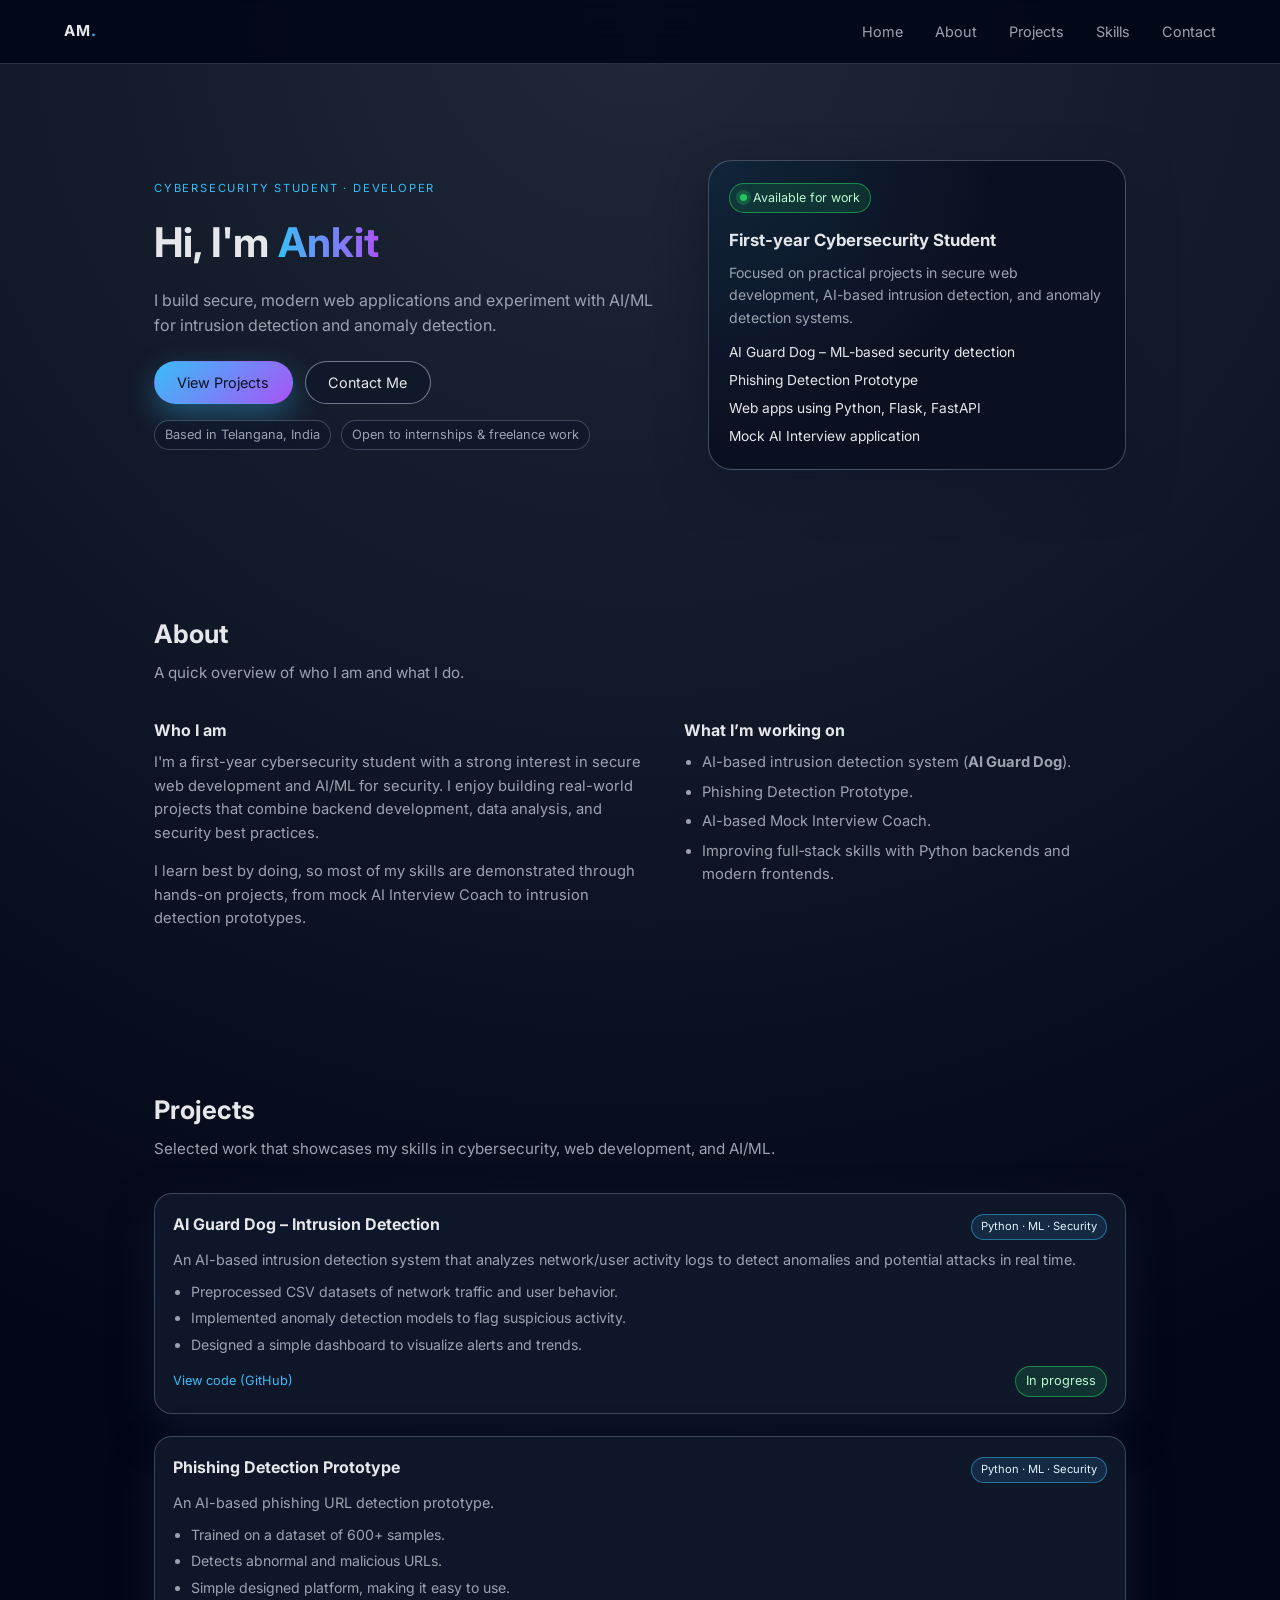
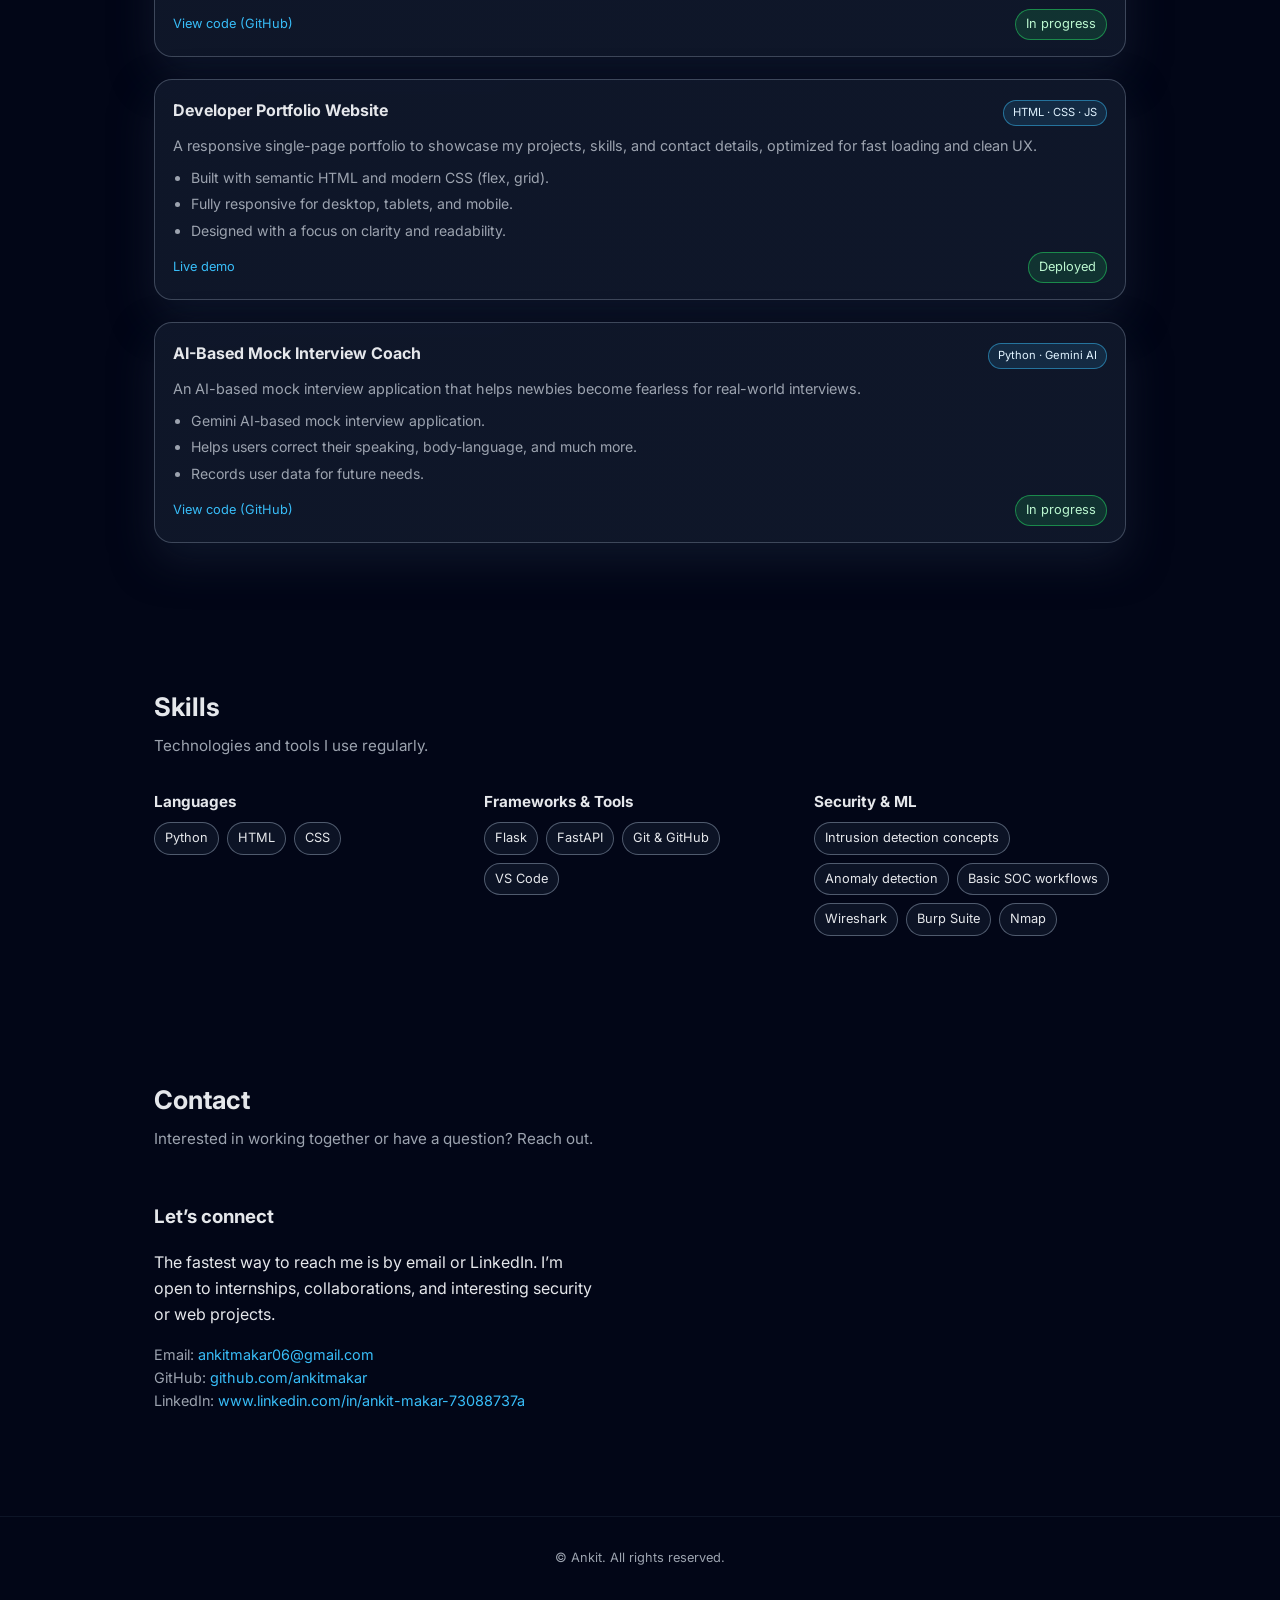
==== index.html @ bc46b95a "Rename Portfolio/index.html to index.html" ====
<!DOCTYPE html>
<html lang="en">

<head>
  <meta charset="UTF-8" />
  <meta name="viewport" content="width=device-width, initial-scale=1.0" />
  <title>Ankit Makar | Cybersecurity & Developer Portfolio</title>
  <link rel="stylesheet" href="style.css" />
  <link rel="preconnect" href="https://fonts.googleapis.com">
  <link rel="preconnect" href="https://fonts.gstatic.com" crossorigin>
  <link href="https://fonts.googleapis.com/css2?family=Inter:wght@300;400;500;600;700&display=swap" rel="stylesheet">
</head>

<body>
  <header class="top-nav">
    <div class="logo">AM<span>.</span></div>
    <nav>
      <a href="#home">Home</a>
      <a href="#about">About</a>
      <a href="#projects">Projects</a>
      <a href="#skills">Skills</a>
      <a href="#contact">Contact</a>
    </nav>
  </header>

  <main>
    <!-- Hero -->
    <section id="home" class="hero section">
      <div class="hero-text">
        <p class="eyebrow">Cybersecurity Student · Developer</p>
        <h1>Hi, I'm <span class="accent">Ankit</span></h1>
        <p class="subtitle">
          I build secure, modern web applications and experiment with AI/ML for intrusion detection and anomaly
          detection.
        </p>
        <div class="hero-actions">
          <a href="#projects" class="btn primary-btn">View Projects</a>
          <a href="#contact" class="btn ghost-btn">Contact Me</a>
        </div>
        <div class="hero-meta">
          <span>Based in Telangana, India</span>
          <span>Open to internships & freelance work</span>
        </div>
      </div>
      <div class="hero-card">
        <div class="status-badge">
          <span class="dot"></span>
          Available for work
        </div>
        <h2>First-year Cybersecurity Student</h2>
        <p>
          Focused on practical projects in secure web development, AI-based intrusion detection, and anomaly detection
          systems.
        </p>
        <ul class="hero-list">
          <li>AI Guard Dog – ML-based security detection</li>
          <li>Phishing Detection Prototype</li>
          <li>Web apps using Python, Flask, FastAPI</li>
          <li>Mock AI Interview application</li>
        </ul>
      </div>
    </section>

    <!-- About -->
    <section id="about" class="section">
      <div class="section-header">
        <h2>About</h2>
        <p>A quick overview of who I am and what I do.</p>
      </div>
      <div class="about-grid">
        <div>
          <h3>Who I am</h3>
          <p>
            I'm a first-year cybersecurity student with a strong interest in secure web development and AI/ML for
            security.
            I enjoy building real-world projects that combine backend development, data analysis, and security best
            practices.
          </p>
          <p>
            I learn best by doing, so most of my skills are demonstrated through hands-on projects, from mock AI
            Interview Coach to
            intrusion detection prototypes.
          </p>
        </div>
        <div>
          <h3>What I’m working on</h3>
          <ul class="bullet-list">
            <li>AI-based intrusion detection system (<strong>AI Guard Dog</strong>).</li>
            <li>Phishing Detection Prototype.</li>
            <li>AI-based Mock Interview Coach.</li>
            <li>Improving full‑stack skills with Python backends and modern frontends.</li>
          </ul>
        </div>
      </div>
    </section>

    <!-- Projects -->
    <section id="projects" class="section">
      <div class="section-header">
        <h2>Projects</h2>
        <p>Selected work that showcases my skills in cybersecurity, web development, and AI/ML.</p>
      </div>

      <div class="projects-grid">
        <!-- Project 1 -->
        <article class="project-card">
          <div class="project-header">
            <h3>AI Guard Dog – Intrusion Detection</h3>
            <span class="tag">Python · ML · Security</span>
          </div>
          <p>
            An AI-based intrusion detection system that analyzes network/user activity logs to detect anomalies and
            potential attacks in real time.
          </p>
          <ul class="project-points">
            <li>Preprocessed CSV datasets of network traffic and user behavior.</li>
            <li>Implemented anomaly detection models to flag suspicious activity.</li>
            <li>Designed a simple dashboard to visualize alerts and trends.</li>
          </ul>
          <div class="project-footer">
            <a href="https://github.com/ankitmakar/ShadowBytes-AI-Guard-Dogs/tree/master" class="text-link">View code
              (GitHub)</a>
            <span class="pill">In progress</span>
          </div>
        </article>
        <!-- Project 2 -->
        <article class="project-card">
          <div class="project-header">
            <h3>Phishing Detection Prototype</h3>
            <span class="tag">Python · ML · Security</span>
          </div>
          <p>
            An AI-based phishing URL detection prototype.
          </p>
          <ul class="project-points">
            <li>Trained on a dataset of 600+ samples.</li>
            <li>Detects abnormal and malicious URLs.</li>
            <li>Simple designed platform, making it easy to use.</li>
          </ul>
          <div class="project-footer">
            <a href="https://github.com/ankitmakar/Phishing-url-detector" class="text-link">View code (GitHub)</a>
            <span class="pill">In progress</span>
          </div>
        </article>

        <!-- Project 3 -->
        <article class="project-card">
          <div class="project-header">
            <h3>Developer Portfolio Website</h3>
            <span class="tag">HTML · CSS · JS</span>
          </div>
          <p>
            A responsive single-page portfolio to showcase my projects, skills, and contact details, optimized for fast
            loading and clean UX.
          </p>
          <ul class="project-points">
            <li>Built with semantic HTML and modern CSS (flex, grid).</li>
            <li>Fully responsive for desktop, tablets, and mobile.</li>
            <li>Designed with a focus on clarity and readability.</li>
          </ul>
          <div class="project-footer">
            <a href="#" class="text-link">Live demo</a>
            <span class="pill">Deployed</span>
          </div>
        </article>
        <!-- Project 4 -->
        <article class="project-card">
          <div class="project-header">
            <h3>AI-Based Mock Interview Coach</h3>
            <span class="tag">Python · Gemini AI</span>
          </div>
          <p>
            An AI-based mock interview application that helps newbies become fearless for real-world interviews.
          </p>
          <ul class="project-points">
            <li>Gemini AI-based mock interview application.</li>
            <li>Helps users correct their speaking, body-language, and much more.</li>
            <li>Records user data for future needs.</li>
          </ul>
          <div class="project-footer">
            <a href="https://github.com/ankitmakar/ai-interview-coach" class="text-link">View code (GitHub)</a>
            <span class="pill">In progress</span>
          </div>
        </article>
      </div>
    </section>

    <!-- Skills -->
    <section id="skills" class="section">
      <div class="section-header">
        <h2>Skills</h2>
        <p>Technologies and tools I use regularly.</p>
      </div>
      <div class="skills-grid">
        <div class="skills-column">
          <h3>Languages</h3>
          <ul class="chip-list">
            <li class="chip">Python</li>
            <li class="chip">HTML</li>
            <li class="chip">CSS</li>
          </ul>
        </div>
        <div class="skills-column">
          <h3>Frameworks & Tools</h3>
          <ul class="chip-list">
            <li class="chip">Flask</li>
            <li class="chip">FastAPI</li>
            <li class="chip">Git & GitHub</li>
            <li class="chip">VS Code</li>
          </ul>
        </div>
        <div class="skills-column">
          <h3>Security & ML</h3>
          <ul class="chip-list">
            <li class="chip">Intrusion detection concepts</li>
            <li class="chip">Anomaly detection</li>
            <li class="chip">Basic SOC workflows</li>
            <li class="chip">Wireshark</li>
            <li class="chip">Burp Suite</li>
            <li class="chip">Nmap</li>
          </ul>
        </div>
      </div>
    </section>

    <!-- Contact -->
    <section id="contact" class="section">
      <div class="section-header">
        <h2>Contact</h2>
        <p>Interested in working together or have a question? Reach out.</p>
      </div>
      <div class="contact-grid">
        <div>
          <h3>Let’s connect</h3>
          <p>
            The fastest way to reach me is by email or LinkedIn. I’m open to internships, collaborations, and
            interesting security or web projects.
          </p>
          <ul class="contact-list">
            <li>Email: <a href="mailto:ankitmakar06@gmail.com">ankitmakar06@gmail.com</a></li>
            <li>GitHub: <a href="https://github.com/ankitmakar" target="_blank">github.com/ankitmakar</a></li>
            <li>LinkedIn: <a href="https://www.linkedin.com/in/ankit-makar-73088737a"
                target="_blank">www.linkedin.com/in/ankit-makar-73088737a</a></li>
          </ul>
        </div>

      </div>
    </section>
  </main>

  <footer class="footer">
    <p>© <span id="year"></span> Ankit. All rights reserved.</p>
  </footer>

  <script src="script.js"></script>
</body>

</html>
---- style.css ----
:root {
  --bg: #050816;
  --bg-elevated: #0b1020;
  --bg-soft: #111827;
  --accent: #38bdf8;
  --accent-soft: rgba(56, 189, 248, 0.12);
  --accent-strong: #0284c7;
  --text: #e5e7eb;
  --text-muted: #9ca3af;
  --border-subtle: rgba(148, 163, 184, 0.35);
  --shadow-soft: 0 18px 45px rgba(15, 23, 42, 0.85);
  --radius-lg: 18px;
  --radius-md: 12px;
  --radius-pill: 999px;
  --nav-height: 64px;
}

*,
*::before,
*::after {
  box-sizing: border-box;
}

html, body {
  margin: 0;
  padding: 0;
  scroll-behavior: smooth;
}

body {
  font-family: "Inter", system-ui, -apple-system, BlinkMacSystemFont, "Segoe UI", sans-serif;
  background: radial-gradient(circle at top, #1f2937 0, #020617 45%, #020617 100%);
  color: var(--text);
  line-height: 1.6;
}

/* Top nav */
.top-nav {
  position: sticky;
  top: 0;
  z-index: 40;
  height: var(--nav-height);
  display: flex;
  align-items: center;
  justify-content: space-between;
  padding: 0 5vw;
  background: rgba(2, 6, 23, 0.88);
  -webkit-backdrop-filter: blur(14px);
  backdrop-filter: blur(14px);
  border-bottom: 1px solid rgba(148, 163, 184, 0.26);
}

.logo {
  font-weight: 700;
  letter-spacing: 0.08em;
  text-transform: uppercase;
  font-size: 0.95rem;
}

.logo span {
  color: var(--accent);
}

.top-nav nav a {
  margin-left: 1.75rem;
  font-size: 0.9rem;
  color: var(--text-muted);
  text-decoration: none;
  position: relative;
  padding-bottom: 4px;
  transition: color 0.2s ease;
}

.top-nav nav a::after {
  content: "";
  position: absolute;
  left: 0;
  bottom: 0;
  width: 0;
  height: 2px;
  background: linear-gradient(90deg, var(--accent), var(--accent-strong));
  border-radius: 999px;
  transition: width 0.2s ease;
}

.top-nav nav a:hover {
  color: var(--text);
}

.top-nav nav a:hover::after {
  width: 100%;
}

/* Layout */
.section {
  padding: 72px 5vw;
  max-width: 1100px;
  margin: 0 auto;
}

.section-header {
  margin-bottom: 32px;
}

.section-header h2 {
  font-size: 1.6rem;
  margin: 0 0 6px;
}

.section-header p {
  margin: 0;
  color: var(--text-muted);
  font-size: 0.95rem;
}

/* Hero */
.hero {
  display: grid;
  gap: 32px;
  grid-template-columns: minmax(0, 2fr) minmax(0, 1.6fr);
  align-items: center;
  padding-top: 96px;
}

.eyebrow {
  text-transform: uppercase;
  letter-spacing: 0.16em;
  font-size: 0.7rem;
  color: var(--accent);
  margin: 0 0 12px;
}

.hero h1 {
  font-size: clamp(2.3rem, 3.2vw, 3rem);
  margin: 0 0 12px;
}

.accent {
  background: linear-gradient(90deg, #38bdf8, #a855f7);
  -webkit-background-clip: text;
  background-clip: text;
  color: transparent;
}

.subtitle {
  margin: 0 0 22px;
  color: var(--text-muted);
  max-width: 560px;
}

.hero-actions {
  display: flex;
  flex-wrap: wrap;
  gap: 12px;
  margin-bottom: 16px;
}

.btn {
  display: inline-flex;
  align-items: center;
  justify-content: center;
  border-radius: var(--radius-pill);
  padding: 0.55rem 1.4rem;
  font-size: 0.9rem;
  border: 1px solid transparent;
  cursor: pointer;
  text-decoration: none;
  transition: background 0.15s ease, color 0.15s ease, transform 0.1s ease, box-shadow 0.15s ease, border-color 0.15s ease;
}

.primary-btn {
  background: linear-gradient(135deg, #38bdf8, #a855f7);
  color: #0b1120;
  box-shadow: 0 12px 30px rgba(56, 189, 248, 0.35);
}

.primary-btn:hover {
  transform: translateY(-1px);
  box-shadow: 0 16px 38px rgba(56, 189, 248, 0.45);
}

.ghost-btn {
  border-color: rgba(148, 163, 184, 0.7);
  color: var(--text);
  background: rgba(15, 23, 42, 0.7);
}

.ghost-btn:hover {
  border-color: var(--accent);
  color: var(--accent);
}

.hero-meta {
  display: flex;
  flex-wrap: wrap;
  gap: 10px;
  font-size: 0.8rem;
  color: var(--text-muted);
}

.hero-meta span {
  padding: 4px 10px;
  border-radius: var(--radius-pill);
  border: 1px solid rgba(148, 163, 184, 0.35);
  background: rgba(15, 23, 42, 0.75);
}

/* Hero side card */
.hero-card {
  border-radius: 24px;
  padding: 22px 20px;
  background: radial-gradient(circle at top left, rgba(56, 189, 248, 0.12), transparent 55%), var(--bg-elevated);
  border: 1px solid rgba(148, 163, 184, 0.4);
  box-shadow: var(--shadow-soft);
}

.status-badge {
  display: inline-flex;
  align-items: center;
  gap: 6px;
  font-size: 0.78rem;
  padding: 4px 10px;
  border-radius: var(--radius-pill);
  background: rgba(22, 163, 74, 0.18);
  color: #bbf7d0;
  border: 1px solid rgba(34, 197, 94, 0.6);
  margin-bottom: 14px;
}

.status-badge .dot {
  width: 7px;
  height: 7px;
  border-radius: 999px;
  background: #22c55e;
  box-shadow: 0 0 0 4px rgba(34, 197, 94, 0.25);
}

.hero-card h2 {
  margin: 0 0 8px;
  font-size: 1.05rem;
}

.hero-card p {
  margin: 0 0 12px;
  color: var(--text-muted);
  font-size: 0.88rem;
}

.hero-list {
  list-style: none;
  padding: 0;
  margin: 0;
  font-size: 0.86rem;
  color: var(--text);
}

.hero-list li + li {
  margin-top: 6px;
}

/* About */
.about-grid {
  display: grid;
  gap: 24px;
  grid-template-columns: minmax(0, 1.6fr) minmax(0, 1.4fr);
}

.about-grid h3 {
  margin-top: 0;
  margin-bottom: 8px;
  font-size: 1rem;
}

.about-grid p {
  margin-top: 0;
  font-size: 0.92rem;
  color: var(--text-muted);
}

.bullet-list {
  list-style: disc;
  padding-left: 18px;
  margin: 0;
  color: var(--text-muted);
  font-size: 0.92rem;
}

.bullet-list li + li {
  margin-top: 6px;
}

/* Projects */
.projects-grid {
  display: grid;
  gap: 22px;
}

.project-card {
  border-radius: var(--radius-lg);
  background: linear-gradient(135deg, rgba(15, 23, 42, 0.96), rgba(15, 23, 42, 0.98));
  border: 1px solid var(--border-subtle);
  padding: 18px 18px 16px;
  box-shadow: 0 18px 40px rgba(15, 23, 42, 0.95);
}

.project-header {
  display: flex;
  justify-content: space-between;
  gap: 10px;
  align-items: baseline;
  margin-bottom: 8px;
}

.project-header h3 {
  margin: 0;
  font-size: 1rem;
}

.tag {
  font-size: 0.7rem;
  padding: 3px 9px;
  border-radius: var(--radius-pill);
  background: var(--accent-soft);
  color: #e0f2fe;
  border: 1px solid rgba(56, 189, 248, 0.5);
}

.project-card p {
  margin: 0 0 10px;
  color: var(--text-muted);
  font-size: 0.9rem;
}

.project-points {
  list-style: disc;
  padding-left: 18px;
  margin: 0 0 10px;
  color: var(--text-muted);
  font-size: 0.88rem;
}

.project-points li + li {
  margin-top: 4px;
}

.project-footer {
  display: flex;
  justify-content: space-between;
  align-items: center;
  font-size: 0.8rem;
}

.text-link {
  color: var(--accent);
  text-decoration: none;
}

.text-link:hover {
  text-decoration: underline;
}

.pill {
  padding: 4px 10px;
  border-radius: var(--radius-pill);
  background: rgba(34, 197, 94, 0.16);
  color: #bbf7d0;
  border: 1px solid rgba(34, 197, 94, 0.6);
}

.pill-secondary {
  background: rgba(234, 179, 8, 0.18);
  color: #fef08a;
  border-color: rgba(234, 179, 8, 0.7);
}

/* Skills */
.skills-grid {
  display: grid;
  gap: 18px;
  grid-template-columns: repeat(3, minmax(0, 1fr));
}

.skills-column h3 {
  margin: 0 0 8px;
  font-size: 0.95rem;
}

.chip-list {
  list-style: none;
  padding: 0;
  margin: 0;
  display: flex;
  flex-wrap: wrap;
  gap: 8px;
}

.chip {
  font-size: 0.8rem;
  padding: 5px 10px;
  border-radius: var(--radius-pill);
  border: 1px solid rgba(148, 163, 184, 0.5);
  background: rgba(15, 23, 42, 0.8);
}

/* Contact */
.contact-grid {
  display: grid;
  gap: 24px;
  grid-template-columns: minmax(0, 1.3fr) minmax(0, 1.5fr);
}

.contact-list {
  list-style: none;
  padding: 0;
  margin: 12px 0 0;
  font-size: 0.9rem;
  color: var(--text-muted);
}

.contact-list a {
  color: var(--accent);
  text-decoration: none;
}

.contact-list a:hover {
  text-decoration: underline;
}

.contact-form {
  border-radius: var(--radius-lg);
  padding: 18px 18px 16px;
  background: var(--bg-soft);
  border: 1px solid rgba(148, 163, 184, 0.5);
}

.form-row {
  display: flex;
  flex-direction: column;
  gap: 4px;
  margin-bottom: 10px;
  font-size: 0.86rem;
}

.form-row label {
  color: var(--text-muted);
}

.form-row input,
.form-row textarea {
  border-radius: 10px;
  border: 1px solid rgba(148, 163, 184, 0.7);
  background: rgba(15, 23, 42, 0.9);
  color: var(--text);
  padding: 8px 10px;
  font-family: inherit;
  font-size: 0.9rem;
  outline: none;
}

.form-row input:focus,
.form-row textarea:focus {
  border-color: var(--accent);
  box-shadow: 0 0 0 1px rgba(56, 189, 248, 0.5);
}

.form-row textarea {
  resize: vertical;
  min-height: 80px;
}

.full-width {
  width: 100%;
}

/* Footer */
.footer {
  padding: 18px 5vw 28px;
  text-align: center;
  font-size: 0.8rem;
  color: var(--text-muted);
  border-top: 1px solid rgba(15, 23, 42, 0.9);
  margin-top: 32px;
}

/* Responsive */
@media (max-width: 900px) {
  .hero {
    grid-template-columns: 1fr;
  }

  .about-grid,
  .contact-grid,
  .skills-grid {
    grid-template-columns: 1fr;
  }

  .top-nav nav a {
    margin-left: 1rem;
  }
}

@media (max-width: 640px) {
  .top-nav {
    padding: 0 4vw;
  }

  .top-nav nav a {
    display: none; /* simple mobile: could later replace with burger */
  }

  .section {
    padding-inline: 4vw;
  }

  .hero {
    padding-top: 80px;
  }
}
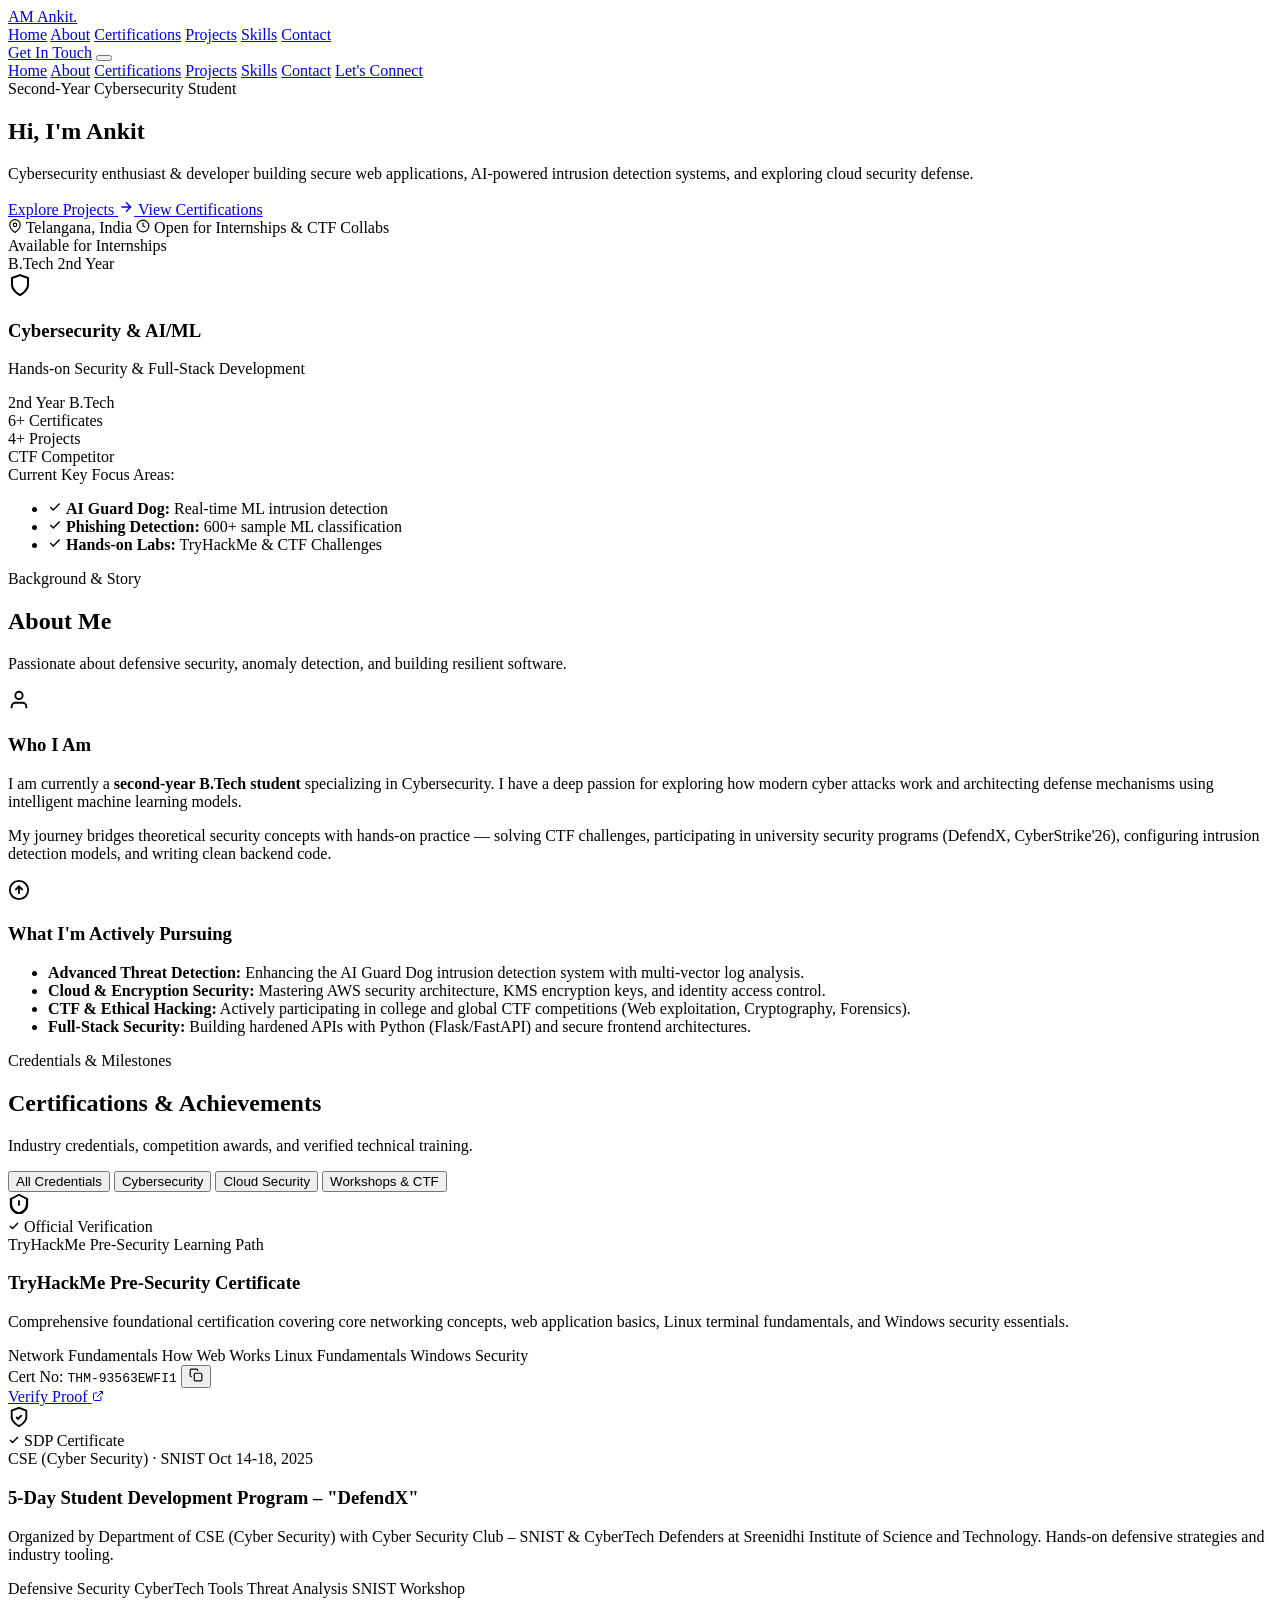
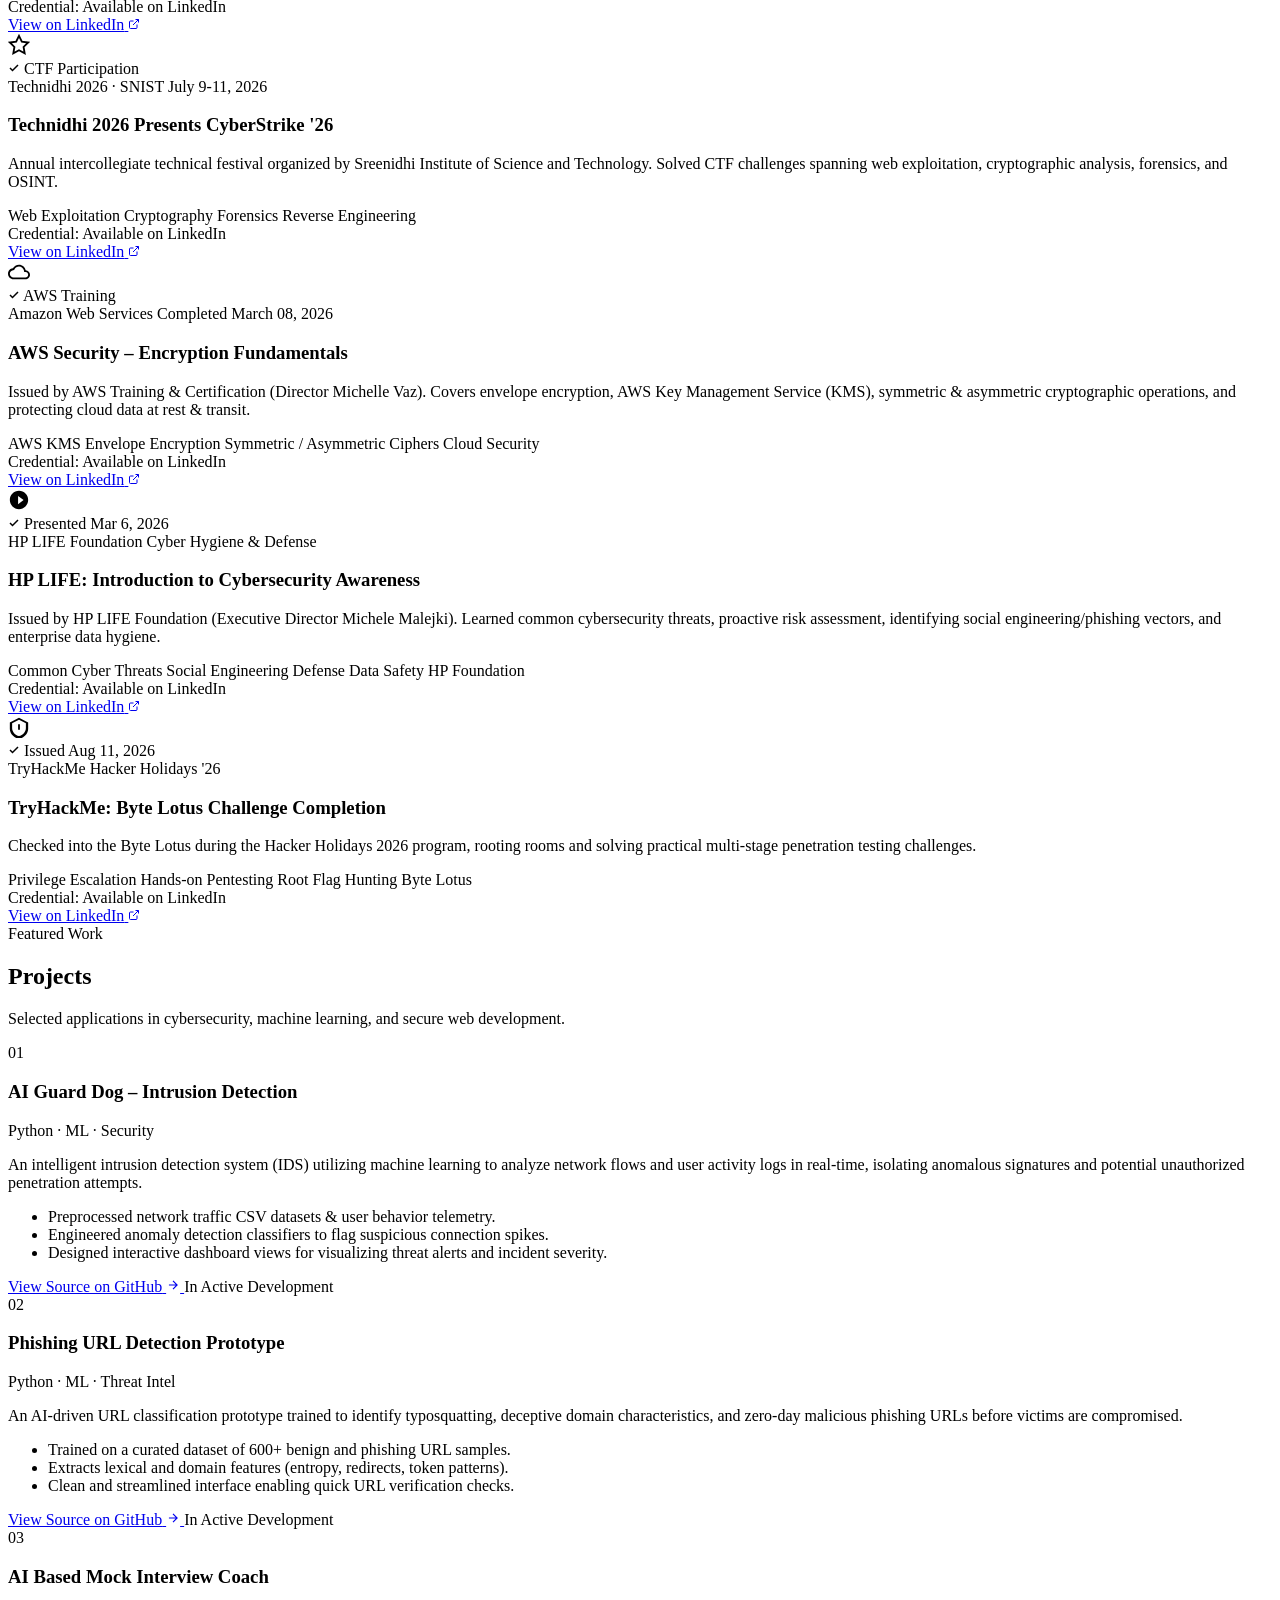
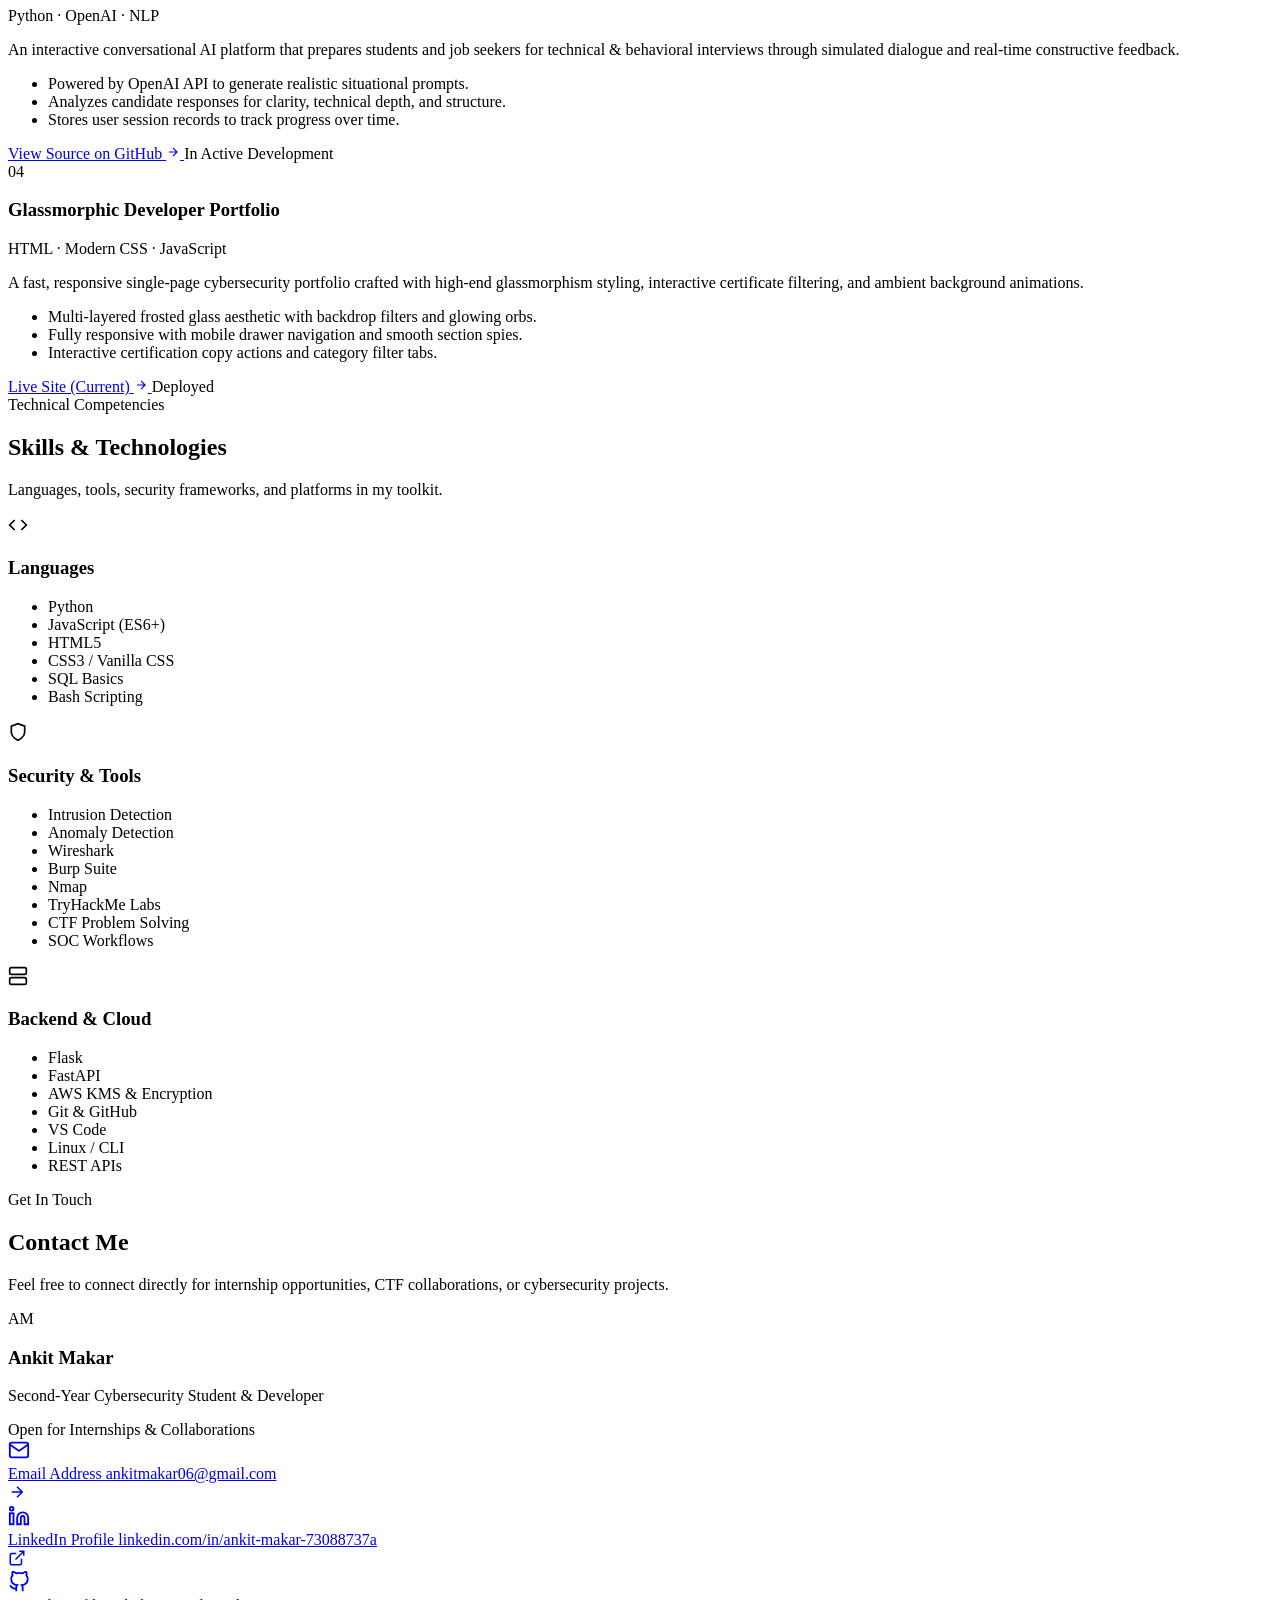
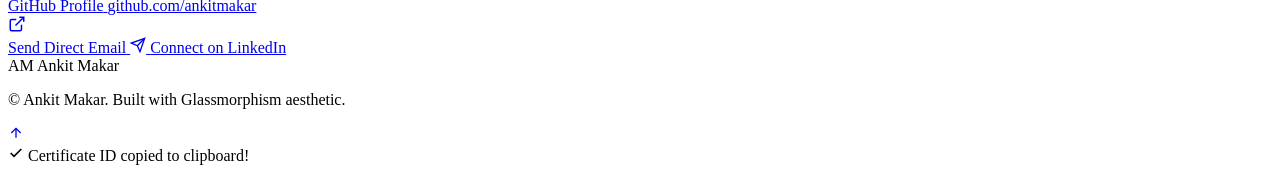
==== commit faf73169: "Rename Portfolio/index.html to index.html" ====
--- a/index.html
+++ b/index.html
@@ -5,252 +5,778 @@
   <meta charset="UTF-8" />
   <meta name="viewport" content="width=device-width, initial-scale=1.0" />
   <title>Ankit Makar | Cybersecurity & Developer Portfolio</title>
+  <meta name="description" content="Portfolio of Ankit Makar - Second-Year Cybersecurity Student & Developer specializing in AI-based intrusion detection, secure web development, and cloud security." />
   <link rel="stylesheet" href="style.css" />
   <link rel="preconnect" href="https://fonts.googleapis.com">
   <link rel="preconnect" href="https://fonts.gstatic.com" crossorigin>
-  <link href="https://fonts.googleapis.com/css2?family=Inter:wght@300;400;500;600;700&display=swap" rel="stylesheet">
+  <link href="https://fonts.googleapis.com/css2?family=Fira+Code:wght@400;500;600&family=Plus+Jakarta+Sans:wght@300;400;500;600;700;800&display=swap" rel="stylesheet">
 </head>
 
 <body>
-  <header class="top-nav">
-    <div class="logo">AM<span>.</span></div>
-    <nav>
-      <a href="#home">Home</a>
-      <a href="#about">About</a>
-      <a href="#projects">Projects</a>
-      <a href="#skills">Skills</a>
-      <a href="#contact">Contact</a>
+  <!-- Ambient Glassmorphism Background Orbs -->
+  <div class="ambient-background" aria-hidden="true">
+    <div class="orb orb-cyan"></div>
+    <div class="orb orb-purple"></div>
+    <div class="orb orb-emerald"></div>
+    <div class="orb orb-blue"></div>
+    <div class="grid-overlay"></div>
+  </div>
+
+  <!-- Header / Navigation -->
+  <header class="top-nav glass-nav">
+    <a href="#home" class="logo">
+      <span class="logo-box">AM</span>
+      <span class="logo-text">Ankit<span class="accent-dot">.</span></span>
+    </a>
+
+    <!-- Desktop Navigation -->
+    <nav class="desktop-nav">
+      <a href="#home" class="nav-link active">Home</a>
+      <a href="#about" class="nav-link">About</a>
+      <a href="#certifications" class="nav-link">Certifications</a>
+      <a href="#projects" class="nav-link">Projects</a>
+      <a href="#skills" class="nav-link">Skills</a>
+      <a href="#contact" class="nav-link">Contact</a>
     </nav>
+
+    <div class="nav-right">
+      <a href="#contact" class="btn primary-btn btn-sm hide-mobile">Get In Touch</a>
+      <button class="mobile-toggle" id="mobile-menu-btn" aria-label="Toggle navigation menu">
+        <span class="bar"></span>
+        <span class="bar"></span>
+        <span class="bar"></span>
+      </button>
+    </div>
   </header>
 
+  <!-- Mobile Drawer Menu -->
+  <div class="mobile-menu glass-panel" id="mobile-menu">
+    <nav class="mobile-nav-links">
+      <a href="#home" class="mobile-nav-link">Home</a>
+      <a href="#about" class="mobile-nav-link">About</a>
+      <a href="#certifications" class="mobile-nav-link">Certifications</a>
+      <a href="#projects" class="mobile-nav-link">Projects</a>
+      <a href="#skills" class="mobile-nav-link">Skills</a>
+      <a href="#contact" class="mobile-nav-link">Contact</a>
+      <a href="#contact" class="btn primary-btn" style="margin-top: 1rem;">Let's Connect</a>
+    </nav>
+  </div>
+
   <main>
-    <!-- Hero -->
+    <!-- Hero Section -->
     <section id="home" class="hero section">
       <div class="hero-text">
-        <p class="eyebrow">Cybersecurity Student · Developer</p>
-        <h1>Hi, I'm <span class="accent">Ankit</span></h1>
+        <div class="badge-tag glass-badge">
+          <span class="pulse-dot"></span>
+          <span>Second-Year Cybersecurity Student</span>
+        </div>
+        <h1 class="hero-title">
+          Hi, I'm <span class="accent-gradient">Ankit</span>
+        </h1>
         <p class="subtitle">
-          I build secure, modern web applications and experiment with AI/ML for intrusion detection and anomaly
-          detection.
+          Cybersecurity enthusiast & developer building secure web applications, AI-powered intrusion detection systems, and exploring cloud security defense.
         </p>
         <div class="hero-actions">
-          <a href="#projects" class="btn primary-btn">View Projects</a>
-          <a href="#contact" class="btn ghost-btn">Contact Me</a>
+          <a href="#projects" class="btn primary-btn">
+            <span>Explore Projects</span>
+            <svg class="btn-icon" width="16" height="16" viewBox="0 0 24 24" fill="none" stroke="currentColor" stroke-width="2"><path d="M5 12h14M12 5l7 7-7 7"/></svg>
+          </a>
+          <a href="#certifications" class="btn glass-btn">
+            <span>View Certifications</span>
+          </a>
         </div>
         <div class="hero-meta">
-          <span>Based in Telangana, India</span>
-          <span>Open to internships & freelance work</span>
-        </div>
-      </div>
-      <div class="hero-card">
-        <div class="status-badge">
-          <span class="dot"></span>
-          Available for work
-        </div>
-        <h2>First-year Cybersecurity Student</h2>
-        <p>
-          Focused on practical projects in secure web development, AI-based intrusion detection, and anomaly detection
-          systems.
-        </p>
-        <ul class="hero-list">
-          <li>AI Guard Dog – ML-based security detection</li>
-          <li>Phishing Detection Prototype</li>
-          <li>Web apps using Python, Flask, FastAPI</li>
-          <li>Mock AI Interview application</li>
-        </ul>
+          <span class="meta-item"><svg width="14" height="14" viewBox="0 0 24 24" fill="none" stroke="currentColor" stroke-width="2"><path d="M21 10c0 7-9 13-9 13s-9-6-9-13a9 9 0 0118 0z"/><circle cx="12" cy="10" r="3"/></svg> Telangana, India</span>
+          <span class="meta-item"><svg width="14" height="14" viewBox="0 0 24 24" fill="none" stroke="currentColor" stroke-width="2"><circle cx="12" cy="12" r="10"/><path d="M12 6v6l4 2"/></svg> Open for Internships & CTF Collabs</span>
+        </div>
+      </div>
+
+      <!-- Hero Glass Card -->
+      <div class="hero-card glass-card">
+        <div class="card-glass-glow"></div>
+        <div class="hero-card-header">
+          <div class="status-badge">
+            <span class="dot live-pulse"></span>
+            Available for Internships
+          </div>
+          <span class="terminal-tag">B.Tech 2nd Year</span>
+        </div>
+        
+        <div class="profile-highlight">
+          <div class="profile-icon">
+            <svg width="24" height="24" viewBox="0 0 24 24" fill="none" stroke="currentColor" stroke-width="2"><path d="M12 22s8-4 8-10V5l-8-3-8 3v7c0 6 8 10 8 10z"/></svg>
+          </div>
+          <div>
+            <h3 class="highlight-title">Cybersecurity & AI/ML</h3>
+            <p class="highlight-sub">Hands-on Security & Full-Stack Development</p>
+          </div>
+        </div>
+
+        <div class="stats-mini-grid">
+          <div class="stat-box glass-stat">
+            <span class="stat-number">2nd</span>
+            <span class="stat-label">Year B.Tech</span>
+          </div>
+          <div class="stat-box glass-stat">
+            <span class="stat-number">6+</span>
+            <span class="stat-label">Certificates</span>
+          </div>
+          <div class="stat-box glass-stat">
+            <span class="stat-number">4+</span>
+            <span class="stat-label">Projects</span>
+          </div>
+          <div class="stat-box glass-stat">
+            <span class="stat-number">CTF</span>
+            <span class="stat-label">Competitor</span>
+          </div>
+        </div>
+
+        <div class="hero-focus-box">
+          <span class="focus-heading">Current Key Focus Areas:</span>
+          <ul class="hero-list">
+            <li>
+              <svg class="check-icon" width="14" height="14" viewBox="0 0 24 24" fill="none" stroke="currentColor" stroke-width="2.5"><polyline points="20 6 9 17 4 12"/></svg>
+              <span><strong>AI Guard Dog:</strong> Real-time ML intrusion detection</span>
+            </li>
+            <li>
+              <svg class="check-icon" width="14" height="14" viewBox="0 0 24 24" fill="none" stroke="currentColor" stroke-width="2.5"><polyline points="20 6 9 17 4 12"/></svg>
+              <span><strong>Phishing Detection:</strong> 600+ sample ML classification</span>
+            </li>
+            <li>
+              <svg class="check-icon" width="14" height="14" viewBox="0 0 24 24" fill="none" stroke="currentColor" stroke-width="2.5"><polyline points="20 6 9 17 4 12"/></svg>
+              <span><strong>Hands-on Labs:</strong> TryHackMe & CTF Challenges</span>
+            </li>
+          </ul>
+        </div>
       </div>
     </section>
 
-    <!-- About -->
+    <!-- About Section -->
     <section id="about" class="section">
-      <div class="section-header">
-        <h2>About</h2>
-        <p>A quick overview of who I am and what I do.</p>
-      </div>
+      <div class="section-header text-center">
+        <span class="section-eyebrow">Background & Story</span>
+        <h2 class="section-title">About Me</h2>
+        <div class="title-bar"></div>
+        <p class="section-desc">Passionate about defensive security, anomaly detection, and building resilient software.</p>
+      </div>
+
       <div class="about-grid">
-        <div>
-          <h3>Who I am</h3>
+        <div class="about-card glass-card">
+          <div class="card-icon-wrapper cyan-glow">
+            <svg width="22" height="22" viewBox="0 0 24 24" fill="none" stroke="currentColor" stroke-width="2"><path d="M20 21v-2a4 4 0 0 0-4-4H8a4 4 0 0 0-4 4v2"/><circle cx="12" cy="7" r="4"/></svg>
+          </div>
+          <h3>Who I Am</h3>
           <p>
-            I'm a first-year cybersecurity student with a strong interest in secure web development and AI/ML for
-            security.
-            I enjoy building real-world projects that combine backend development, data analysis, and security best
-            practices.
+            I am currently a <strong>second-year B.Tech student</strong> specializing in Cybersecurity. I have a deep passion for exploring how modern cyber attacks work and architecting defense mechanisms using intelligent machine learning models.
           </p>
           <p>
-            I learn best by doing, so most of my skills are demonstrated through hands-on projects, from mock AI
-            Interview Coach to
-            intrusion detection prototypes.
+            My journey bridges theoretical security concepts with hands-on practice — solving CTF challenges, participating in university security programs (DefendX, CyberStrike'26), configuring intrusion detection models, and writing clean backend code.
           </p>
         </div>
-        <div>
-          <h3>What I’m working on</h3>
-          <ul class="bullet-list">
-            <li>AI-based intrusion detection system (<strong>AI Guard Dog</strong>).</li>
-            <li>Phishing Detection Prototype.</li>
-            <li>AI-based Mock Interview Coach.</li>
-            <li>Improving full‑stack skills with Python backends and modern frontends.</li>
+
+        <div class="about-card glass-card">
+          <div class="card-icon-wrapper purple-glow">
+            <svg width="22" height="22" viewBox="0 0 24 24" fill="none" stroke="currentColor" stroke-width="2"><circle cx="12" cy="12" r="10"/><path d="M16 12l-4-4-4 4M12 16V8"/></svg>
+          </div>
+          <h3>What I'm Actively Pursuing</h3>
+          <ul class="bullet-list-custom">
+            <li>
+              <span class="bullet-dot"></span>
+              <div><strong>Advanced Threat Detection:</strong> Enhancing the AI Guard Dog intrusion detection system with multi-vector log analysis.</div>
+            </li>
+            <li>
+              <span class="bullet-dot"></span>
+              <div><strong>Cloud & Encryption Security:</strong> Mastering AWS security architecture, KMS encryption keys, and identity access control.</div>
+            </li>
+            <li>
+              <span class="bullet-dot"></span>
+              <div><strong>CTF & Ethical Hacking:</strong> Actively participating in college and global CTF competitions (Web exploitation, Cryptography, Forensics).</div>
+            </li>
+            <li>
+              <span class="bullet-dot"></span>
+              <div><strong>Full-Stack Security:</strong> Building hardened APIs with Python (Flask/FastAPI) and secure frontend architectures.</div>
+            </li>
           </ul>
         </div>
       </div>
     </section>
 
-    <!-- Projects -->
+    <!-- Certifications & Achievements Section -->
+    <section id="certifications" class="section">
+      <div class="section-header text-center">
+        <span class="section-eyebrow">Credentials & Milestones</span>
+        <h2 class="section-title">Certifications & Achievements</h2>
+        <div class="title-bar"></div>
+        <p class="section-desc">Industry credentials, competition awards, and verified technical training.</p>
+      </div>
+
+      <!-- Filter Controls -->
+      <div class="filter-wrapper">
+        <div class="filter-tabs glass-panel" role="tablist">
+          <button class="filter-tab active" data-filter="all">All Credentials</button>
+          <button class="filter-tab" data-filter="cybersecurity">Cybersecurity</button>
+          <button class="filter-tab" data-filter="cloud">Cloud Security</button>
+          <button class="filter-tab" data-filter="ctf">Workshops & CTF</button>
+        </div>
+      </div>
+
+      <div class="cert-grid">
+        <!-- Certificate 1: TryHackMe Pre-Security (Verified with Link & Cert No) -->
+        <article class="cert-card glass-card" data-category="cybersecurity">
+          <div class="cert-top">
+            <div class="issuer-badge thm-badge">
+              <svg width="22" height="22" viewBox="0 0 24 24" fill="currentColor"><path d="M12 2L2 7v7c0 5.25 4.25 9.75 10 11 5.75-1.25 10-5.75 10-11V7l-10-5zm0 2.2l7.5 3.75v5.05c0 4.15-3.3 7.8-7.5 8.95-4.2-1.15-7.5-4.8-7.5-8.95V7.95L12 4.2zm-1 4.8v6h2V9h-2z"/></svg>
+            </div>
+            <div class="cert-status-wrap">
+              <span class="badge-status verified">
+                <svg width="12" height="12" viewBox="0 0 24 24" fill="none" stroke="currentColor" stroke-width="3"><polyline points="20 6 9 17 4 12"/></svg>
+                Official Verification
+              </span>
+            </div>
+          </div>
+
+          <div class="cert-body">
+            <div class="cert-meta-row">
+              <span class="issuer-name">TryHackMe</span>
+              <span class="cert-category-tag">Pre-Security Learning Path</span>
+            </div>
+            <h3 class="cert-title">TryHackMe Pre-Security Certificate</h3>
+            <p class="cert-desc">
+              Comprehensive foundational certification covering core networking concepts, web application basics, Linux terminal fundamentals, and Windows security essentials.
+            </p>
+
+            <div class="skills-covered">
+              <span class="skill-mini-chip">Network Fundamentals</span>
+              <span class="skill-mini-chip">How Web Works</span>
+              <span class="skill-mini-chip">Linux Fundamentals</span>
+              <span class="skill-mini-chip">Windows Security</span>
+            </div>
+          </div>
+
+          <div class="cert-footer">
+            <div class="cert-id-container">
+              <span class="id-label">Cert No:</span>
+              <code class="cert-id" id="thm-id">THM-93563EWFI1</code>
+              <button class="copy-btn" onclick="copyCertId('THM-93563EWFI1', this)" title="Copy Certificate ID" aria-label="Copy Certificate ID">
+                <svg width="14" height="14" viewBox="0 0 24 24" fill="none" stroke="currentColor" stroke-width="2"><rect x="9" y="9" width="13" height="13" rx="2" ry="2"/><path d="M5 15H4a2 2 0 0 1-2-2V4a2 2 0 0 1 2-2h9a2 2 0 0 1 2 2v1"/></svg>
+              </button>
+            </div>
+            <a href="https://tryhackme.com/certificate/THM-93563EWFI1" target="_blank" rel="noopener noreferrer" class="cert-action-btn primary-cert-link">
+              <span>Verify Proof</span>
+              <svg width="12" height="12" viewBox="0 0 24 24" fill="none" stroke="currentColor" stroke-width="2"><path d="M18 13v6a2 2 0 0 1-2 2H5a2 2 0 0 1-2-2V8a2 2 0 0 1 2-2h6M15 3h6v6M10 14L21 3"/></svg>
+            </a>
+          </div>
+        </article>
+
+        <!-- Certificate 2: DefendX - 5-Day Student Development Program -->
+        <article class="cert-card glass-card" data-category="ctf">
+          <div class="cert-top">
+            <div class="issuer-badge defendx-badge">
+              <svg width="22" height="22" viewBox="0 0 24 24" fill="none" stroke="currentColor" stroke-width="2"><path d="M12 22s8-4 8-10V5l-8-3-8 3v7c0 6 8 10 8 10z"/><polyline points="9 12 11 14 15 10"/></svg>
+            </div>
+            <div class="cert-status-wrap">
+              <span class="badge-status honor">
+                <svg width="12" height="12" viewBox="0 0 24 24" fill="none" stroke="currentColor" stroke-width="3"><polyline points="20 6 9 17 4 12"/></svg>
+                SDP Certificate
+              </span>
+            </div>
+          </div>
+
+          <div class="cert-body">
+            <div class="cert-meta-row">
+              <span class="issuer-name">CSE (Cyber Security) · SNIST</span>
+              <span class="cert-category-tag">Oct 14-18, 2025</span>
+            </div>
+            <h3 class="cert-title">5-Day Student Development Program – "DefendX"</h3>
+            <p class="cert-desc">
+              Organized by Department of CSE (Cyber Security) with Cyber Security Club – SNIST & CyberTech Defenders at Sreenidhi Institute of Science and Technology. Hands-on defensive strategies and industry tooling.
+            </p>
+
+            <div class="skills-covered">
+              <span class="skill-mini-chip">Defensive Security</span>
+              <span class="skill-mini-chip">CyberTech Tools</span>
+              <span class="skill-mini-chip">Threat Analysis</span>
+              <span class="skill-mini-chip">SNIST Workshop</span>
+            </div>
+          </div>
+
+          <div class="cert-footer">
+            <div class="cert-id-container">
+              <span class="id-label">Credential:</span>
+              <span class="linkedin-tag">Available on LinkedIn</span>
+            </div>
+            <a href="https://www.linkedin.com/in/ankit-makar-73088737a" target="_blank" rel="noopener noreferrer" class="cert-action-btn">
+              <span>View on LinkedIn</span>
+              <svg width="12" height="12" viewBox="0 0 24 24" fill="none" stroke="currentColor" stroke-width="2"><path d="M18 13v6a2 2 0 0 1-2 2H5a2 2 0 0 1-2-2V8a2 2 0 0 1 2-2h6M15 3h6v6M10 14L21 3"/></svg>
+            </a>
+          </div>
+        </article>
+
+        <!-- Certificate 3: TECHNIDHI 2026 Presents CyberStrike'26 CTF -->
+        <article class="cert-card glass-card" data-category="ctf">
+          <div class="cert-top">
+            <div class="issuer-badge ctf-badge">
+              <svg width="22" height="22" viewBox="0 0 24 24" fill="none" stroke="currentColor" stroke-width="2"><polygon points="12 2 15.09 8.26 22 9.27 17 14.14 18.18 21.02 12 17.77 5.82 21.02 7 14.14 2 9.27 8.91 8.26 12 2"/></svg>
+            </div>
+            <div class="cert-status-wrap">
+              <span class="badge-status honor">
+                <svg width="12" height="12" viewBox="0 0 24 24" fill="none" stroke="currentColor" stroke-width="3"><polyline points="20 6 9 17 4 12"/></svg>
+                CTF Participation
+              </span>
+            </div>
+          </div>
+
+          <div class="cert-body">
+            <div class="cert-meta-row">
+              <span class="issuer-name">Technidhi 2026 · SNIST</span>
+              <span class="cert-category-tag">July 9-11, 2026</span>
+            </div>
+            <h3 class="cert-title">Technidhi 2026 Presents CyberStrike '26</h3>
+            <p class="cert-desc">
+              Annual intercollegiate technical festival organized by Sreenidhi Institute of Science and Technology. Solved CTF challenges spanning web exploitation, cryptographic analysis, forensics, and OSINT.
+            </p>
+
+            <div class="skills-covered">
+              <span class="skill-mini-chip">Web Exploitation</span>
+              <span class="skill-mini-chip">Cryptography</span>
+              <span class="skill-mini-chip">Forensics</span>
+              <span class="skill-mini-chip">Reverse Engineering</span>
+            </div>
+          </div>
+
+          <div class="cert-footer">
+            <div class="cert-id-container">
+              <span class="id-label">Credential:</span>
+              <span class="linkedin-tag">Available on LinkedIn</span>
+            </div>
+            <a href="https://www.linkedin.com/in/ankit-makar-73088737a" target="_blank" rel="noopener noreferrer" class="cert-action-btn">
+              <span>View on LinkedIn</span>
+              <svg width="12" height="12" viewBox="0 0 24 24" fill="none" stroke="currentColor" stroke-width="2"><path d="M18 13v6a2 2 0 0 1-2 2H5a2 2 0 0 1-2-2V8a2 2 0 0 1 2-2h6M15 3h6v6M10 14L21 3"/></svg>
+            </a>
+          </div>
+        </article>
+
+        <!-- Certificate 4: AWS Security – Encryption Fundamentals -->
+        <article class="cert-card glass-card" data-category="cloud">
+          <div class="cert-top">
+            <div class="issuer-badge aws-badge">
+              <svg width="22" height="22" viewBox="0 0 24 24" fill="currentColor"><path d="M19.35 10.04C18.67 6.59 15.64 4 12 4 9.11 4 6.6 5.64 5.35 8.04 2.34 8.36 0 10.91 0 14c0 3.31 2.69 6 6 6h13c2.76 0 5-2.24 5-5 0-2.64-2.05-4.78-4.65-4.96zM19 18H6c-2.21 0-4-1.79-4-4 0-2.05 1.53-3.76 3.56-3.97l1.07-.11.5-.95C8.08 7.14 9.94 6 12 6c2.62 0 4.88 1.86 5.39 4.43l.3 1.5 1.53.11c1.56.1 2.78 1.41 2.78 2.96 0 1.65-1.35 3-3 3z"/></svg>
+            </div>
+            <div class="cert-status-wrap">
+              <span class="badge-status cloud-cert">
+                <svg width="12" height="12" viewBox="0 0 24 24" fill="none" stroke="currentColor" stroke-width="3"><polyline points="20 6 9 17 4 12"/></svg>
+                AWS Training
+              </span>
+            </div>
+          </div>
+
+          <div class="cert-body">
+            <div class="cert-meta-row">
+              <span class="issuer-name">Amazon Web Services</span>
+              <span class="cert-category-tag">Completed March 08, 2026</span>
+            </div>
+            <h3 class="cert-title">AWS Security – Encryption Fundamentals</h3>
+            <p class="cert-desc">
+              Issued by AWS Training & Certification (Director Michelle Vaz). Covers envelope encryption, AWS Key Management Service (KMS), symmetric & asymmetric cryptographic operations, and protecting cloud data at rest & transit.
+            </p>
+
+            <div class="skills-covered">
+              <span class="skill-mini-chip">AWS KMS</span>
+              <span class="skill-mini-chip">Envelope Encryption</span>
+              <span class="skill-mini-chip">Symmetric / Asymmetric Ciphers</span>
+              <span class="skill-mini-chip">Cloud Security</span>
+            </div>
+          </div>
+
+          <div class="cert-footer">
+            <div class="cert-id-container">
+              <span class="id-label">Credential:</span>
+              <span class="linkedin-tag">Available on LinkedIn</span>
+            </div>
+            <a href="https://www.linkedin.com/in/ankit-makar-73088737a" target="_blank" rel="noopener noreferrer" class="cert-action-btn">
+              <span>View on LinkedIn</span>
+              <svg width="12" height="12" viewBox="0 0 24 24" fill="none" stroke="currentColor" stroke-width="2"><path d="M18 13v6a2 2 0 0 1-2 2H5a2 2 0 0 1-2-2V8a2 2 0 0 1 2-2h6M15 3h6v6M10 14L21 3"/></svg>
+            </a>
+          </div>
+        </article>
+
+        <!-- Certificate 5: HP LIFE Introduction to Cybersecurity Awareness -->
+        <article class="cert-card glass-card" data-category="cybersecurity">
+          <div class="cert-top">
+            <div class="issuer-badge hp-badge">
+              <svg width="22" height="22" viewBox="0 0 24 24" fill="currentColor"><path d="M12 2C6.48 2 2 6.48 2 12s4.48 10 10 10 10-4.48 10-10S17.52 2 12 2zm-1 14.5v-9l6 4.5-6 4.5z"/></svg>
+            </div>
+            <div class="cert-status-wrap">
+              <span class="badge-status verified">
+                <svg width="12" height="12" viewBox="0 0 24 24" fill="none" stroke="currentColor" stroke-width="3"><polyline points="20 6 9 17 4 12"/></svg>
+                Presented Mar 6, 2026
+              </span>
+            </div>
+          </div>
+
+          <div class="cert-body">
+            <div class="cert-meta-row">
+              <span class="issuer-name">HP LIFE Foundation</span>
+              <span class="cert-category-tag">Cyber Hygiene & Defense</span>
+            </div>
+            <h3 class="cert-title">HP LIFE: Introduction to Cybersecurity Awareness</h3>
+            <p class="cert-desc">
+              Issued by HP LIFE Foundation (Executive Director Michele Malejki). Learned common cybersecurity threats, proactive risk assessment, identifying social engineering/phishing vectors, and enterprise data hygiene.
+            </p>
+
+            <div class="skills-covered">
+              <span class="skill-mini-chip">Common Cyber Threats</span>
+              <span class="skill-mini-chip">Social Engineering Defense</span>
+              <span class="skill-mini-chip">Data Safety</span>
+              <span class="skill-mini-chip">HP Foundation</span>
+            </div>
+          </div>
+
+          <div class="cert-footer">
+            <div class="cert-id-container">
+              <span class="id-label">Credential:</span>
+              <span class="linkedin-tag">Available on LinkedIn</span>
+            </div>
+            <a href="https://www.linkedin.com/in/ankit-makar-73088737a" target="_blank" rel="noopener noreferrer" class="cert-action-btn">
+              <span>View on LinkedIn</span>
+              <svg width="12" height="12" viewBox="0 0 24 24" fill="none" stroke="currentColor" stroke-width="2"><path d="M18 13v6a2 2 0 0 1-2 2H5a2 2 0 0 1-2-2V8a2 2 0 0 1 2-2h6M15 3h6v6M10 14L21 3"/></svg>
+            </a>
+          </div>
+        </article>
+
+        <!-- Certificate 6: TryHackMe Byte Lotus - Hacker Holidays -->
+        <article class="cert-card glass-card" data-category="cybersecurity">
+          <div class="cert-top">
+            <div class="issuer-badge thm-badge">
+              <svg width="22" height="22" viewBox="0 0 24 24" fill="currentColor"><path d="M12 2L2 7v7c0 5.25 4.25 9.75 10 11 5.75-1.25 10-5.75 10-11V7l-10-5zm0 2.2l7.5 3.75v5.05c0 4.15-3.3 7.8-7.5 8.95-4.2-1.15-7.5-4.8-7.5-8.95V7.95L12 4.2zm-1 4.8v6h2V9h-2z"/></svg>
+            </div>
+            <div class="cert-status-wrap">
+              <span class="badge-status verified">
+                <svg width="12" height="12" viewBox="0 0 24 24" fill="none" stroke="currentColor" stroke-width="3"><polyline points="20 6 9 17 4 12"/></svg>
+                Issued Aug 11, 2026
+              </span>
+            </div>
+          </div>
+
+          <div class="cert-body">
+            <div class="cert-meta-row">
+              <span class="issuer-name">TryHackMe</span>
+              <span class="cert-category-tag">Hacker Holidays '26</span>
+            </div>
+            <h3 class="cert-title">TryHackMe: Byte Lotus Challenge Completion</h3>
+            <p class="cert-desc">
+              Checked into the Byte Lotus during the Hacker Holidays 2026 program, rooting rooms and solving practical multi-stage penetration testing challenges.
+            </p>
+
+            <div class="skills-covered">
+              <span class="skill-mini-chip">Privilege Escalation</span>
+              <span class="skill-mini-chip">Hands-on Pentesting</span>
+              <span class="skill-mini-chip">Root Flag Hunting</span>
+              <span class="skill-mini-chip">Byte Lotus</span>
+            </div>
+          </div>
+
+          <div class="cert-footer">
+            <div class="cert-id-container">
+              <span class="id-label">Credential:</span>
+              <span class="linkedin-tag">Available on LinkedIn</span>
+            </div>
+            <a href="https://www.linkedin.com/in/ankit-makar-73088737a" target="_blank" rel="noopener noreferrer" class="cert-action-btn">
+              <span>View on LinkedIn</span>
+              <svg width="12" height="12" viewBox="0 0 24 24" fill="none" stroke="currentColor" stroke-width="2"><path d="M18 13v6a2 2 0 0 1-2 2H5a2 2 0 0 1-2-2V8a2 2 0 0 1 2-2h6M15 3h6v6M10 14L21 3"/></svg>
+            </a>
+          </div>
+        </article>
+      </div>
+    </section>
+
+    <!-- Projects Section -->
     <section id="projects" class="section">
-      <div class="section-header">
-        <h2>Projects</h2>
-        <p>Selected work that showcases my skills in cybersecurity, web development, and AI/ML.</p>
+      <div class="section-header text-center">
+        <span class="section-eyebrow">Featured Work</span>
+        <h2 class="section-title">Projects</h2>
+        <div class="title-bar"></div>
+        <p class="section-desc">Selected applications in cybersecurity, machine learning, and secure web development.</p>
       </div>
 
       <div class="projects-grid">
-        <!-- Project 1 -->
-        <article class="project-card">
+        <!-- Project 1: AI Guard Dog -->
+        <article class="project-card glass-card">
           <div class="project-header">
-            <h3>AI Guard Dog – Intrusion Detection</h3>
+            <div>
+              <span class="project-num">01</span>
+              <h3 class="project-title">AI Guard Dog – Intrusion Detection</h3>
+            </div>
             <span class="tag">Python · ML · Security</span>
           </div>
-          <p>
-            An AI-based intrusion detection system that analyzes network/user activity logs to detect anomalies and
-            potential attacks in real time.
+          <p class="project-desc">
+            An intelligent intrusion detection system (IDS) utilizing machine learning to analyze network flows and user activity logs in real-time, isolating anomalous signatures and potential unauthorized penetration attempts.
           </p>
           <ul class="project-points">
-            <li>Preprocessed CSV datasets of network traffic and user behavior.</li>
-            <li>Implemented anomaly detection models to flag suspicious activity.</li>
-            <li>Designed a simple dashboard to visualize alerts and trends.</li>
+            <li>Preprocessed network traffic CSV datasets & user behavior telemetry.</li>
+            <li>Engineered anomaly detection classifiers to flag suspicious connection spikes.</li>
+            <li>Designed interactive dashboard views for visualizing threat alerts and incident severity.</li>
           </ul>
           <div class="project-footer">
-            <a href="https://github.com/ankitmakar/ShadowBytes-AI-Guard-Dogs/tree/master" class="text-link">View code
-              (GitHub)</a>
-            <span class="pill">In progress</span>
-          </div>
-        </article>
-        <!-- Project 2 -->
-        <article class="project-card">
+            <a href="https://github.com/ankitmakar/ShadowBytes-AI-Guard-Dogs/tree/master" target="_blank" rel="noopener noreferrer" class="text-link with-arrow">
+              <span>View Source on GitHub</span>
+              <svg width="14" height="14" viewBox="0 0 24 24" fill="none" stroke="currentColor" stroke-width="2"><path d="M5 12h14M12 5l7 7-7 7"/></svg>
+            </a>
+            <span class="pill pill-active">In Active Development</span>
+          </div>
+        </article>
+
+        <!-- Project 2: Phishing Detection Prototype -->
+        <article class="project-card glass-card">
           <div class="project-header">
-            <h3>Phishing Detection Prototype</h3>
-            <span class="tag">Python · ML · Security</span>
-          </div>
-          <p>
-            An AI-based phishing URL detection prototype.
+            <div>
+              <span class="project-num">02</span>
+              <h3 class="project-title">Phishing URL Detection Prototype</h3>
+            </div>
+            <span class="tag">Python · ML · Threat Intel</span>
+          </div>
+          <p class="project-desc">
+            An AI-driven URL classification prototype trained to identify typosquatting, deceptive domain characteristics, and zero-day malicious phishing URLs before victims are compromised.
           </p>
           <ul class="project-points">
-            <li>Trained on a dataset of 600+ samples.</li>
-            <li>Detects abnormal and malicious URLs.</li>
-            <li>Simple designed platform, making it easy to use.</li>
+            <li>Trained on a curated dataset of 600+ benign and phishing URL samples.</li>
+            <li>Extracts lexical and domain features (entropy, redirects, token patterns).</li>
+            <li>Clean and streamlined interface enabling quick URL verification checks.</li>
           </ul>
           <div class="project-footer">
-            <a href="https://github.com/ankitmakar/Phishing-url-detector" class="text-link">View code (GitHub)</a>
-            <span class="pill">In progress</span>
-          </div>
-        </article>
-
-        <!-- Project 3 -->
-        <article class="project-card">
+            <a href="https://github.com/ankitmakar/Phishing-url-detector" target="_blank" rel="noopener noreferrer" class="text-link with-arrow">
+              <span>View Source on GitHub</span>
+              <svg width="14" height="14" viewBox="0 0 24 24" fill="none" stroke="currentColor" stroke-width="2"><path d="M5 12h14M12 5l7 7-7 7"/></svg>
+            </a>
+            <span class="pill pill-active">In Active Development</span>
+          </div>
+        </article>
+
+        <!-- Project 3: AI Mock Interview Coach -->
+        <article class="project-card glass-card">
           <div class="project-header">
-            <h3>Developer Portfolio Website</h3>
-            <span class="tag">HTML · CSS · JS</span>
-          </div>
-          <p>
-            A responsive single-page portfolio to showcase my projects, skills, and contact details, optimized for fast
-            loading and clean UX.
+            <div>
+              <span class="project-num">03</span>
+              <h3 class="project-title">AI Based Mock Interview Coach</h3>
+            </div>
+            <span class="tag">Python · OpenAI · NLP</span>
+          </div>
+          <p class="project-desc">
+            An interactive conversational AI platform that prepares students and job seekers for technical & behavioral interviews through simulated dialogue and real-time constructive feedback.
           </p>
           <ul class="project-points">
-            <li>Built with semantic HTML and modern CSS (flex, grid).</li>
-            <li>Fully responsive for desktop, tablets, and mobile.</li>
-            <li>Designed with a focus on clarity and readability.</li>
+            <li>Powered by OpenAI API to generate realistic situational prompts.</li>
+            <li>Analyzes candidate responses for clarity, technical depth, and structure.</li>
+            <li>Stores user session records to track progress over time.</li>
           </ul>
           <div class="project-footer">
-            <a href="#" class="text-link">Live demo</a>
-            <span class="pill">Deployed</span>
-          </div>
-        </article>
-        <!-- Project 4 -->
-        <article class="project-card">
+            <a href="https://github.com/ankitmakar/ai-interview-coach" target="_blank" rel="noopener noreferrer" class="text-link with-arrow">
+              <span>View Source on GitHub</span>
+              <svg width="14" height="14" viewBox="0 0 24 24" fill="none" stroke="currentColor" stroke-width="2"><path d="M5 12h14M12 5l7 7-7 7"/></svg>
+            </a>
+            <span class="pill pill-active">In Active Development</span>
+          </div>
+        </article>
+
+        <!-- Project 4: Glassmorphic Developer Portfolio -->
+        <article class="project-card glass-card">
           <div class="project-header">
-            <h3>AI-Based Mock Interview Coach</h3>
-            <span class="tag">Python · Gemini AI</span>
-          </div>
-          <p>
-            An AI-based mock interview application that helps newbies become fearless for real-world interviews.
+            <div>
+              <span class="project-num">04</span>
+              <h3 class="project-title">Glassmorphic Developer Portfolio</h3>
+            </div>
+            <span class="tag">HTML · Modern CSS · JavaScript</span>
+          </div>
+          <p class="project-desc">
+            A fast, responsive single-page cybersecurity portfolio crafted with high-end glassmorphism styling, interactive certificate filtering, and ambient background animations.
           </p>
           <ul class="project-points">
-            <li>Gemini AI-based mock interview application.</li>
-            <li>Helps users correct their speaking, body-language, and much more.</li>
-            <li>Records user data for future needs.</li>
+            <li>Multi-layered frosted glass aesthetic with backdrop filters and glowing orbs.</li>
+            <li>Fully responsive with mobile drawer navigation and smooth section spies.</li>
+            <li>Interactive certification copy actions and category filter tabs.</li>
           </ul>
           <div class="project-footer">
-            <a href="https://github.com/ankitmakar/ai-interview-coach" class="text-link">View code (GitHub)</a>
-            <span class="pill">In progress</span>
+            <a href="#home" class="text-link with-arrow">
+              <span>Live Site (Current)</span>
+              <svg width="14" height="14" viewBox="0 0 24 24" fill="none" stroke="currentColor" stroke-width="2"><path d="M5 12h14M12 5l7 7-7 7"/></svg>
+            </a>
+            <span class="pill pill-deployed">Deployed</span>
           </div>
         </article>
       </div>
     </section>
 
-    <!-- Skills -->
+    <!-- Skills Section -->
     <section id="skills" class="section">
-      <div class="section-header">
-        <h2>Skills</h2>
-        <p>Technologies and tools I use regularly.</p>
-      </div>
+      <div class="section-header text-center">
+        <span class="section-eyebrow">Technical Competencies</span>
+        <h2 class="section-title">Skills & Technologies</h2>
+        <div class="title-bar"></div>
+        <p class="section-desc">Languages, tools, security frameworks, and platforms in my toolkit.</p>
+      </div>
+
       <div class="skills-grid">
-        <div class="skills-column">
-          <h3>Languages</h3>
+        <!-- Column 1: Languages -->
+        <div class="skills-column glass-card">
+          <div class="skill-col-header">
+            <div class="card-icon-wrapper cyan-glow">
+              <svg width="20" height="20" viewBox="0 0 24 24" fill="none" stroke="currentColor" stroke-width="2"><polyline points="16 18 22 12 16 6"/><polyline points="8 6 2 12 8 18"/></svg>
+            </div>
+            <h3>Languages</h3>
+          </div>
           <ul class="chip-list">
             <li class="chip">Python</li>
-            <li class="chip">HTML</li>
-            <li class="chip">CSS</li>
-          </ul>
-        </div>
-        <div class="skills-column">
-          <h3>Frameworks & Tools</h3>
+            <li class="chip">JavaScript (ES6+)</li>
+            <li class="chip">HTML5</li>
+            <li class="chip">CSS3 / Vanilla CSS</li>
+            <li class="chip">SQL Basics</li>
+            <li class="chip">Bash Scripting</li>
+          </ul>
+        </div>
+
+        <!-- Column 2: Security & SOC Tools -->
+        <div class="skills-column glass-card">
+          <div class="skill-col-header">
+            <div class="card-icon-wrapper purple-glow">
+              <svg width="20" height="20" viewBox="0 0 24 24" fill="none" stroke="currentColor" stroke-width="2"><path d="M12 22s8-4 8-10V5l-8-3-8 3v7c0 6 8 10 8 10z"/></svg>
+            </div>
+            <h3>Security & Tools</h3>
+          </div>
+          <ul class="chip-list">
+            <li class="chip">Intrusion Detection</li>
+            <li class="chip">Anomaly Detection</li>
+            <li class="chip">Wireshark</li>
+            <li class="chip">Burp Suite</li>
+            <li class="chip">Nmap</li>
+            <li class="chip">TryHackMe Labs</li>
+            <li class="chip">CTF Problem Solving</li>
+            <li class="chip">SOC Workflows</li>
+          </ul>
+        </div>
+
+        <!-- Column 3: Frameworks & Cloud -->
+        <div class="skills-column glass-card">
+          <div class="skill-col-header">
+            <div class="card-icon-wrapper emerald-glow">
+              <svg width="20" height="20" viewBox="0 0 24 24" fill="none" stroke="currentColor" stroke-width="2"><rect x="2" y="2" width="20" height="8" rx="2" ry="2"/><rect x="2" y="14" width="20" height="8" rx="2" ry="2"/><line x1="6" y1="6" x2="6.01" y2="6"/><line x1="6" y1="18" x2="6.01" y2="18"/></svg>
+            </div>
+            <h3>Backend & Cloud</h3>
+          </div>
           <ul class="chip-list">
             <li class="chip">Flask</li>
             <li class="chip">FastAPI</li>
+            <li class="chip">AWS KMS & Encryption</li>
             <li class="chip">Git & GitHub</li>
             <li class="chip">VS Code</li>
-          </ul>
-        </div>
-        <div class="skills-column">
-          <h3>Security & ML</h3>
-          <ul class="chip-list">
-            <li class="chip">Intrusion detection concepts</li>
-            <li class="chip">Anomaly detection</li>
-            <li class="chip">Basic SOC workflows</li>
-            <li class="chip">Wireshark</li>
-            <li class="chip">Burp Suite</li>
-            <li class="chip">Nmap</li>
+            <li class="chip">Linux / CLI</li>
+            <li class="chip">REST APIs</li>
           </ul>
         </div>
       </div>
     </section>
 
-    <!-- Contact -->
+    <!-- Contact Section (Focused & Clean, Without the Form) -->
     <section id="contact" class="section">
-      <div class="section-header">
-        <h2>Contact</h2>
-        <p>Interested in working together or have a question? Reach out.</p>
-      </div>
-      <div class="contact-grid">
-        <div>
-          <h3>Let’s connect</h3>
-          <p>
-            The fastest way to reach me is by email or LinkedIn. I’m open to internships, collaborations, and
-            interesting security or web projects.
-          </p>
-          <ul class="contact-list">
-            <li>Email: <a href="mailto:ankitmakar06@gmail.com">ankitmakar06@gmail.com</a></li>
-            <li>GitHub: <a href="https://github.com/ankitmakar" target="_blank">github.com/ankitmakar</a></li>
-            <li>LinkedIn: <a href="https://www.linkedin.com/in/ankit-makar-73088737a"
-                target="_blank">www.linkedin.com/in/ankit-makar-73088737a</a></li>
-          </ul>
-        </div>
-
+      <div class="section-header text-center">
+        <span class="section-eyebrow">Get In Touch</span>
+        <h2 class="section-title">Contact Me</h2>
+        <div class="title-bar"></div>
+        <p class="section-desc">Feel free to connect directly for internship opportunities, CTF collaborations, or cybersecurity projects.</p>
+      </div>
+
+      <div class="contact-hub-wrapper">
+        <div class="contact-hub-card glass-card">
+          <div class="contact-hub-header">
+            <div class="hub-avatar">
+              <span class="avatar-text">AM</span>
+            </div>
+            <div class="hub-intro">
+              <h3 class="hub-name">Ankit Makar</h3>
+              <p class="hub-role">Second-Year Cybersecurity Student & Developer</p>
+              <div class="status-badge" style="margin-top: 6px;">
+                <span class="dot live-pulse"></span>
+                Open for Internships & Collaborations
+              </div>
+            </div>
+          </div>
+
+          <div class="contact-cards-grid">
+            <!-- Email Item -->
+            <a href="mailto:ankitmakar06@gmail.com" class="contact-hub-item glass-item">
+              <div class="contact-hub-icon email-icon">
+                <svg width="22" height="22" viewBox="0 0 24 24" fill="none" stroke="currentColor" stroke-width="2"><path d="M4 4h16c1.1 0 2 .9 2 2v12c0 1.1-.9 2-2 2H4c-1.1 0-2-.9-2-2V6c0-1.1.9-2 2-2z"/><polyline points="22,6 12,13 2,6"/></svg>
+              </div>
+              <div class="contact-hub-info">
+                <span class="hub-label">Email Address</span>
+                <span class="hub-value">ankitmakar06@gmail.com</span>
+              </div>
+              <div class="hub-arrow">
+                <svg width="18" height="18" viewBox="0 0 24 24" fill="none" stroke="currentColor" stroke-width="2"><path d="M5 12h14M12 5l7 7-7 7"/></svg>
+              </div>
+            </a>
+
+            <!-- LinkedIn Item -->
+            <a href="https://www.linkedin.com/in/ankit-makar-73088737a" target="_blank" rel="noopener noreferrer" class="contact-hub-item glass-item">
+              <div class="contact-hub-icon linkedin-icon">
+                <svg width="22" height="22" viewBox="0 0 24 24" fill="none" stroke="currentColor" stroke-width="2"><path d="M16 8a6 6 0 0 1 6 6v7h-4v-7a2 2 0 0 0-2-2 2 2 0 0 0-2 2v7h-4v-7a6 6 0 0 1 6-6z"/><rect x="2" y="9" width="4" height="12"/><circle cx="4" cy="4" r="2"/></svg>
+              </div>
+              <div class="contact-hub-info">
+                <span class="hub-label">LinkedIn Profile</span>
+                <span class="hub-value">linkedin.com/in/ankit-makar-73088737a</span>
+              </div>
+              <div class="hub-arrow">
+                <svg width="18" height="18" viewBox="0 0 24 24" fill="none" stroke="currentColor" stroke-width="2"><path d="M18 13v6a2 2 0 0 1-2 2H5a2 2 0 0 1-2-2V8a2 2 0 0 1 2-2h6M15 3h6v6M10 14L21 3"/></svg>
+              </div>
+            </a>
+
+            <!-- GitHub Item -->
+            <a href="https://github.com/ankitmakar" target="_blank" rel="noopener noreferrer" class="contact-hub-item glass-item">
+              <div class="contact-hub-icon github-icon">
+                <svg width="22" height="22" viewBox="0 0 24 24" fill="none" stroke="currentColor" stroke-width="2"><path d="M9 19c-5 1.5-5-2.5-7-3m14 6v-3.87a3.37 3.37 0 0 0-.94-2.61c3.14-.35 6.44-1.54 6.44-7A5.44 5.44 0 0 0 20 4.77 5.07 5.07 0 0 0 19.91 1S18.73.65 16 2.48a13.38 13.38 0 0 0-7 0C6.27.65 5.09 1 5.09 1A5.07 5.07 0 0 0 5 4.77a5.44 5.44 0 0 0-1.5 3.78c0 5.42 3.3 6.61 6.44 7A3.37 3.37 0 0 0 9 18.13V22"/></svg>
+              </div>
+              <div class="contact-hub-info">
+                <span class="hub-label">GitHub Profile</span>
+                <span class="hub-value">github.com/ankitmakar</span>
+              </div>
+              <div class="hub-arrow">
+                <svg width="18" height="18" viewBox="0 0 24 24" fill="none" stroke="currentColor" stroke-width="2"><path d="M18 13v6a2 2 0 0 1-2 2H5a2 2 0 0 1-2-2V8a2 2 0 0 1 2-2h6M15 3h6v6M10 14L21 3"/></svg>
+              </div>
+            </a>
+          </div>
+
+          <div class="contact-hub-footer">
+            <a href="mailto:ankitmakar06@gmail.com" class="btn primary-btn">
+              <span>Send Direct Email</span>
+              <svg width="16" height="16" viewBox="0 0 24 24" fill="none" stroke="currentColor" stroke-width="2"><line x1="22" y1="2" x2="11" y2="13"/><polygon points="22 2 15 22 11 13 2 9 22 2"/></svg>
+            </a>
+            <a href="https://www.linkedin.com/in/ankit-makar-73088737a" target="_blank" rel="noopener noreferrer" class="btn glass-btn">
+              <span>Connect on LinkedIn</span>
+            </a>
+          </div>
+        </div>
       </div>
     </section>
   </main>
 
+  <!-- Footer -->
   <footer class="footer">
-    <p>© <span id="year"></span> Ankit. All rights reserved.</p>
+    <div class="footer-content">
+      <div class="footer-logo">
+        <span class="logo-box">AM</span>
+        <span>Ankit Makar</span>
+      </div>
+      <p class="footer-copy">© <span id="year"></span> Ankit Makar. Built with Glassmorphism aesthetic.</p>
+      <a href="#home" class="back-to-top" title="Back to top" aria-label="Back to top">
+        <svg width="16" height="16" viewBox="0 0 24 24" fill="none" stroke="currentColor" stroke-width="2"><line x1="12" y1="19" x2="12" y2="5"/><polyline points="5 12 12 5 19 12"/></svg>
+      </a>
+    </div>
   </footer>
+
+  <!-- Toast Notification for Copying Certificate ID -->
+  <div class="toast-notification" id="toast-notification">
+    <svg width="16" height="16" viewBox="0 0 24 24" fill="none" stroke="currentColor" stroke-width="2.5"><polyline points="20 6 9 17 4 12"/></svg>
+    <span id="toast-message">Certificate ID copied to clipboard!</span>
+  </div>
 
   <script src="script.js"></script>
 </body>
